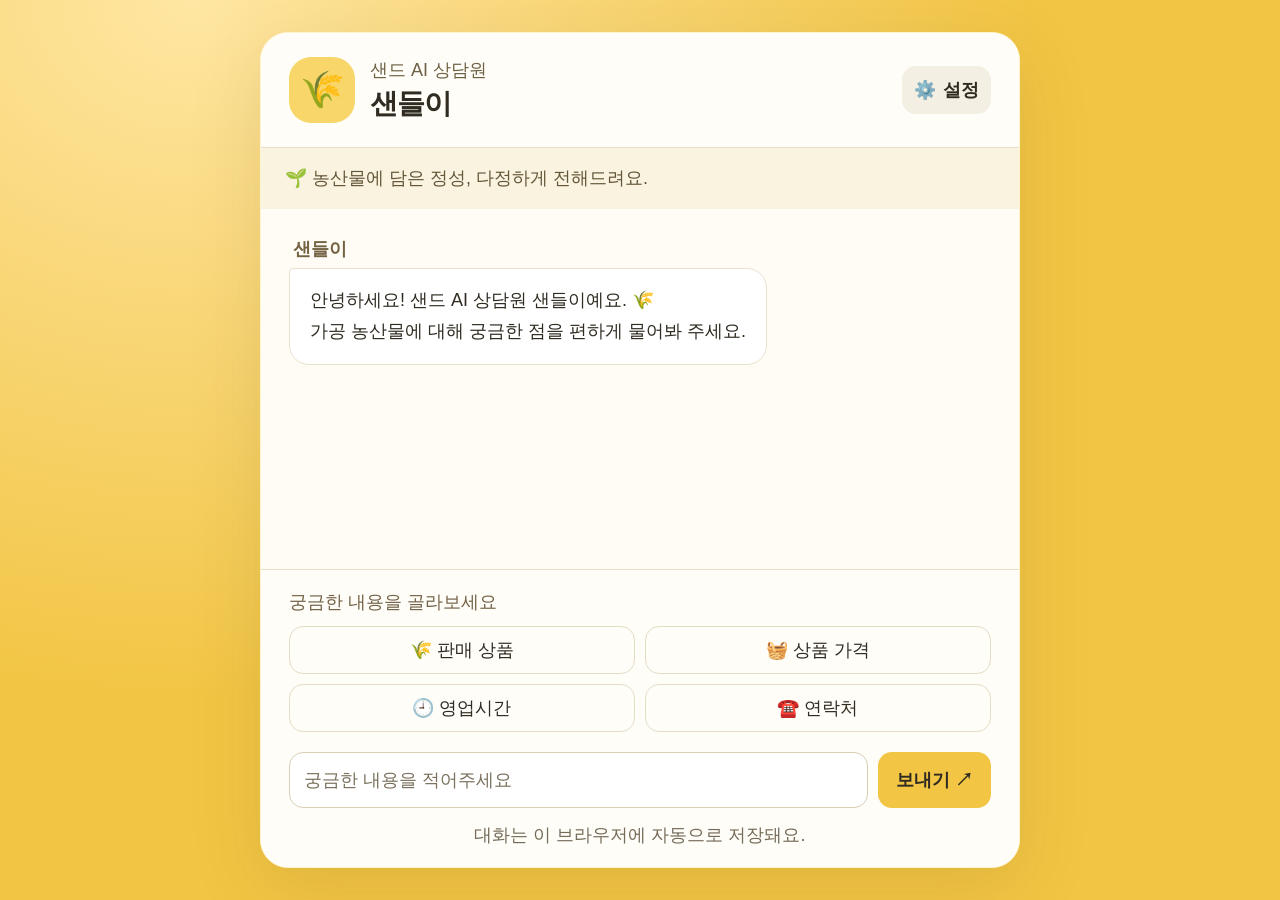
==== bot/index.html @ 124ab8fe "AI 상담원 첫 버전" ====
<!doctype html>
<html lang="ko">
<head>
  <meta charset="utf-8">
  <meta name="viewport" content="width=device-width, initial-scale=1">
  <meta name="theme-color" content="#f2c544">
  <title>샌드 AI 상담원 샌들이</title>
  <link rel="stylesheet" href="style.css">
  <script src="app.js" defer></script>
</head>
<body>
  <main class="chat-app" aria-label="샌드 고객 상담">
    <header class="header">
      <span class="avatar" aria-hidden="true">🌾</span>
      <div class="identity"><p class="eyebrow">샌드 AI 상담원</p><h1>샌들이</h1></div>
      <button id="settings-open" class="icon-button" type="button" aria-label="설정 열기">⚙️<span>설정</span></button>
    </header>
    <div class="intro"><span aria-hidden="true">🌱</span> 농산물에 담은 정성, 다정하게 전해드려요.</div>
    <section id="messages" class="messages" role="log" aria-label="대화 내용" aria-live="polite" aria-relevant="additions"></section>
    <div id="typing" class="typing" role="status" hidden>샌들이가 입력 중…</div>
    <div class="bottom">
      <p class="quick-label">궁금한 내용을 골라보세요</p>
      <div class="quick-questions" aria-label="빠른 질문">
        <button type="button" data-question="어떤 상품을 판매하나요?">🌾 판매 상품</button>
        <button type="button" data-question="상품 가격이 궁금해요.">🧺 상품 가격</button>
        <button type="button" data-question="영업시간이 어떻게 되나요?">🕘 영업시간</button>
        <button type="button" data-question="연락처를 알려주세요.">☎️ 연락처</button>
      </div>
      <form id="chat-form" class="composer">
        <label class="visually-hidden" for="message-input">상담 메시지</label>
        <input id="message-input" type="text" placeholder="궁금한 내용을 적어주세요" autocomplete="off" maxlength="4000" enterkeyhint="send">
        <button id="send-button" class="primary" type="submit">보내기 <span aria-hidden="true">↗</span></button>
      </form>
      <p id="storage-notice" class="footnote">대화는 이 브라우저에 자동으로 저장돼요.</p>
    </div>
  </main>
  <dialog id="settings-dialog" aria-labelledby="settings-title">
    <form id="settings-form">
      <div class="dialog-heading"><h2 id="settings-title">상담 연결 설정</h2><button id="settings-close" type="button" class="icon-button" aria-label="설정 닫기">✕</button></div>
      <p>팀 코드를 입력하면 샌들이와 대화할 수 있어요.</p>
      <label for="team-input">팀 코드</label>
      <input id="team-input" type="password" placeholder="팀 코드를 입력해주세요" autocomplete="off" spellcheck="false" required>
      <p class="help">팀 코드는 이 브라우저에만 저장돼요. 공용 컴퓨터에서는 사용 후 지워주세요.</p>
      <p id="connection-status" role="status" aria-live="polite">팀 코드를 연결해주세요.</p>
      <button id="team-save" type="submit" class="primary full">확인하고 저장</button>
      <button id="team-remove" type="button" class="secondary full">저장한 팀 코드 지우기</button>
    </form>
  </dialog>
</body>
</html>
---- bot/style.css ----
/* 큰 글씨와 넉넉한 버튼으로 편하게 읽고 누를 수 있어요. */
:root { color-scheme: light; font-family: "맑은 고딕", "Apple SD Gothic Neo", sans-serif; font-size: 18px; color: #302c22; background: #f2c544; }
* { box-sizing: border-box; }
body { margin: 0; min-height: 100vh; min-height: 100dvh; padding: 32px 18px; display: grid; place-items: center; background: radial-gradient(ellipse at 15% 0%, #ffe6a2 0%, transparent 55%), #f2c544; }
button, input { font: inherit; }
button { min-height: 48px; border: 0; border-radius: 14px; cursor: pointer; font-weight: 700; color: inherit; }
button:disabled { cursor: wait; opacity: .58; }
button:focus-visible, input:focus-visible { outline: 3px solid #80600b; outline-offset: 3px; }
button:hover:not(:disabled) { filter: brightness(.96); }
.chat-app { width: min(100%, 760px); height: min(860px, calc(100dvh - 64px)); min-height: 610px; display: flex; flex-direction: column; background: #fffcf5; border: 1px solid #fff5cd; border-radius: 28px; box-shadow: 0 20px 70px #73571d26; overflow: hidden; }
.header { display: flex; align-items: center; gap: 15px; padding: 24px 28px; border-bottom: 1px solid #e9dfc9; background: #fffdf8; }
.avatar { width: 66px; height: 66px; flex-shrink: 0; border-radius: 22px; background: #f8d66a; display: grid; place-items: center; font-size: 36px; }
.identity { flex: 1; min-width: 0; }
.eyebrow { margin: 0 0 3px; font-size: 18px; color: #6e6144; }
h1 { margin: 0; font-size: 28px; letter-spacing: -1px; }
.icon-button { background: #f4efe3; padding: 8px 12px; display: flex; align-items: center; justify-content: center; gap: 7px; }
.intro { padding: 16px 24px; background: #f9f3df; color: #645639; font-size: 18px; line-height: 1.6; }
.messages { flex: 1; min-height: 120px; overflow-y: auto; padding: 28px; display: flex; flex-direction: column; gap: 20px; overscroll-behavior: contain; }
.message { max-width: 87%; align-self: flex-start; }
.message-name { margin: 0 0 7px 4px; font-size: 18px; font-weight: 700; color: #746343; }
.bubble { padding: 16px 20px; border: 1px solid #e9e0ce; border-radius: 4px 20px 20px; background: white; line-height: 1.75; white-space: pre-wrap; overflow-wrap: anywhere; }
.message.user { align-self: flex-end; }
.user .bubble { background: #f2c544; border-color: #f2c544; border-radius: 20px 4px 20px 20px; }
.message.error .bubble { background: #fff0ee; border-color: #e9b7b1; color: #a42121; }
.typing { padding: 6px 28px 14px; color: #716146; font-size: 18px; }
.bottom { padding: 20px 28px 18px; border-top: 1px solid #e9dfc9; background: #fffdf8; }
.quick-label { margin: 0 0 12px; color: #736347; font-size: 18px; }
.quick-questions { display: grid; grid-template-columns: repeat(2, minmax(0, 1fr)); gap: 10px; margin-bottom: 20px; }
.quick-questions button { border: 1px solid #e5dcc6; background: #fffdf8; padding: 10px 8px; font-weight: 400; }
.composer { display: flex; gap: 10px; }
input { min-width: 0; width: 100%; min-height: 56px; padding: 12px 14px; border: 1px solid #d9cdb3; border-radius: 14px; background: white; color: #302c22; }
input::placeholder { color: #7b715e; opacity: 1; }
.composer input { flex: 1; }
.primary { padding: 12px 18px; background: #f2c544; white-space: nowrap; }
.footnote { margin: 14px 0 0; color: #756b58; font-size: 18px; line-height: 1.5; text-align: center; }
.footnote.warning { color: #a42121; }
dialog { max-width: min(500px, calc(100vw - 28px)); width: 500px; max-height: calc(100dvh - 40px); overflow-y: auto; border: 1px solid #e9dfc9; border-radius: 24px; padding: 28px; color: #302c22; background: #fffcf5; }
dialog::backdrop { background: #30281380; }
.dialog-heading { display: flex; align-items: center; justify-content: space-between; gap: 10px; }
h2 { font-size: 24px; margin: 0; }
dialog p { line-height: 1.65; }
dialog label { display: block; margin: 24px 0 10px; font-weight: 700; }
.help { color: #756b58; font-size: 18px; }
#connection-status { overflow-wrap: anywhere; }
#connection-status.error { color: #a42121; }
#connection-status.success { color: #35642f; }
.full { width: 100%; margin-top: 10px; }
.secondary { background: #eee7d9; padding: 12px; }
.visually-hidden { position: absolute; width: 1px; height: 1px; padding: 0; margin: -1px; overflow: hidden; clip-path: inset(50%); white-space: nowrap; }
[hidden] { display: none !important; }
@media (max-width: 540px) {
  body { padding: 0; display: block; }
  .chat-app { width: 100%; height: 100dvh; min-height: 580px; border: 0; border-radius: 0; }
  .header { padding: 18px 16px; gap: 12px; }
  .avatar { width: 56px; height: 56px; border-radius: 18px; font-size: 30px; }
  .intro { padding: 12px 16px; }
  .messages { padding: 22px 16px; }
  .message { max-width: 93%; }
  .bubble { padding: 13px 16px; }
  .bottom { padding: 16px 14px; }
  .composer { gap: 8px; }
  .composer input { padding: 12px 10px; }
  .primary { padding: 12px 13px; }
  .composer button span { display: none; }
  dialog { padding: 22px; }
}
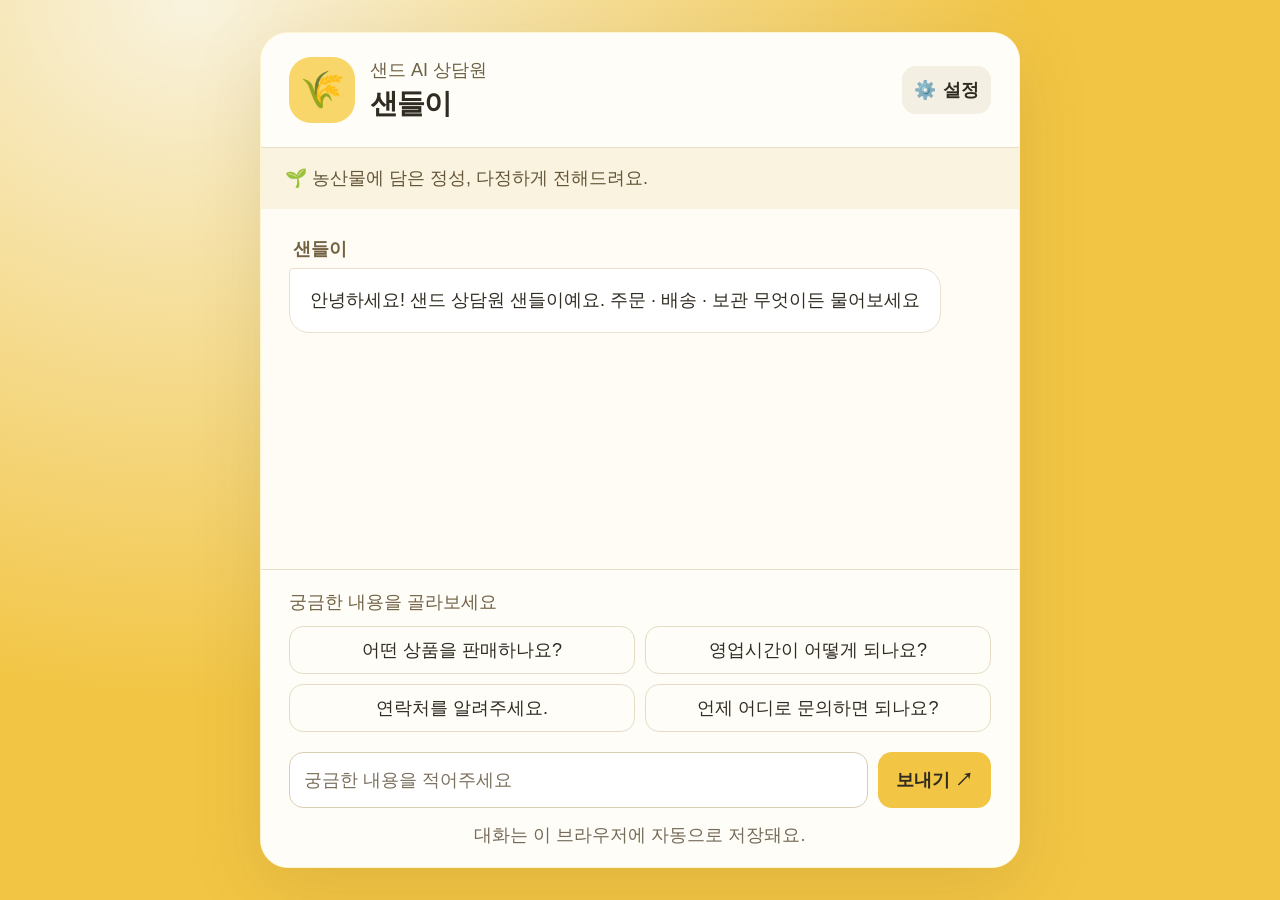
==== commit 6cbf666c: "상담원 얼굴과 첫인상" ====
--- a/bot/index.html
+++ b/bot/index.html
@@ -11,20 +11,20 @@
 <body>
   <main class="chat-app" aria-label="샌드 고객 상담">
     <header class="header">
-      <span class="avatar" aria-hidden="true">🌾</span>
+      <span id="profile-avatar" class="avatar" aria-hidden="true">🌾</span>
       <div class="identity"><p class="eyebrow">샌드 AI 상담원</p><h1>샌들이</h1></div>
       <button id="settings-open" class="icon-button" type="button" aria-label="설정 열기">⚙️<span>설정</span></button>
     </header>
     <div class="intro"><span aria-hidden="true">🌱</span> 농산물에 담은 정성, 다정하게 전해드려요.</div>
     <section id="messages" class="messages" role="log" aria-label="대화 내용" aria-live="polite" aria-relevant="additions"></section>
-    <div id="typing" class="typing" role="status" hidden>샌들이가 입력 중…</div>
+    <div id="typing" class="typing" role="status" aria-label="입력 중…" hidden><span aria-hidden="true">입력 중<span class="typing-dots"><span class="typing-dot">.</span><span class="typing-dot">.</span><span class="typing-dot">.</span></span></span></div>
     <div class="bottom">
       <p class="quick-label">궁금한 내용을 골라보세요</p>
       <div class="quick-questions" aria-label="빠른 질문">
-        <button type="button" data-question="어떤 상품을 판매하나요?">🌾 판매 상품</button>
-        <button type="button" data-question="상품 가격이 궁금해요.">🧺 상품 가격</button>
-        <button type="button" data-question="영업시간이 어떻게 되나요?">🕘 영업시간</button>
-        <button type="button" data-question="연락처를 알려주세요.">☎️ 연락처</button>
+        <button type="button" data-question="어떤 상품을 판매하나요?">어떤 상품을 판매하나요?</button>
+        <button type="button" data-question="영업시간이 어떻게 되나요?">영업시간이 어떻게 되나요?</button>
+        <button type="button" data-question="연락처를 알려주세요.">연락처를 알려주세요.</button>
+        <button type="button" data-question="언제 어디로 문의하면 되나요?">언제 어디로 문의하면 되나요?</button>
       </div>
       <form id="chat-form" class="composer">
         <label class="visually-hidden" for="message-input">상담 메시지</label>
@@ -45,6 +45,14 @@
       <button id="team-save" type="submit" class="primary full">확인하고 저장</button>
       <button id="team-remove" type="button" class="secondary full">저장한 팀 코드 지우기</button>
     </form>
+    <section class="face-settings" aria-labelledby="face-title">
+      <h2 id="face-title">샌들이 얼굴 만들기</h2>
+      <label for="character-prompt">캐릭터 설명</label>
+      <textarea id="character-prompt" rows="4" maxlength="2000">현미누룽지 사이에 부드러운 노란 유자크림이 들어가 있음, 깔끔한 아이콘, 흰 배경, 글자 없음</textarea>
+      <p class="help">오리지널 캐릭터로 만들어요. 실제 인물·유명 캐릭터·다른 회사 로고는 그리지 않아요.</p>
+      <button id="face-create" type="button" class="primary full">얼굴 만들기</button>
+      <p id="face-status" role="status" aria-live="polite"></p>
+    </section>
   </dialog>
 </body>
 </html>
--- a/bot/style.css
+++ b/bot/style.css
@@ -1,8 +1,8 @@
 /* 큰 글씨와 넉넉한 버튼으로 편하게 읽고 누를 수 있어요. */
-:root { color-scheme: light; font-family: "맑은 고딕", "Apple SD Gothic Neo", sans-serif; font-size: 18px; color: #302c22; background: #f2c544; }
+:root { --character-color: #f2c544; --character-soft: #f9f3df; color-scheme: light; font-family: "맑은 고딕", "Apple SD Gothic Neo", sans-serif; font-size: 18px; color: #302c22; background: var(--character-color); }
 * { box-sizing: border-box; }
-body { margin: 0; min-height: 100vh; min-height: 100dvh; padding: 32px 18px; display: grid; place-items: center; background: radial-gradient(ellipse at 15% 0%, #ffe6a2 0%, transparent 55%), #f2c544; }
-button, input { font: inherit; }
+body { margin: 0; min-height: 100vh; min-height: 100dvh; padding: 32px 18px; display: grid; place-items: center; background: radial-gradient(ellipse at 15% 0%, var(--character-soft) 0%, transparent 55%), var(--character-color); }
+button, input, textarea { font: inherit; }
 button { min-height: 48px; border: 0; border-radius: 14px; cursor: pointer; font-weight: 700; color: inherit; }
 button:disabled { cursor: wait; opacity: .58; }
 button:focus-visible, input:focus-visible { outline: 3px solid #80600b; outline-offset: 3px; }
@@ -14,24 +14,32 @@
 .eyebrow { margin: 0 0 3px; font-size: 18px; color: #6e6144; }
 h1 { margin: 0; font-size: 28px; letter-spacing: -1px; }
 .icon-button { background: #f4efe3; padding: 8px 12px; display: flex; align-items: center; justify-content: center; gap: 7px; }
-.intro { padding: 16px 24px; background: #f9f3df; color: #645639; font-size: 18px; line-height: 1.6; }
+.intro { padding: 16px 24px; background: var(--character-soft); color: #645639; font-size: 18px; line-height: 1.6; }
 .messages { flex: 1; min-height: 120px; overflow-y: auto; padding: 28px; display: flex; flex-direction: column; gap: 20px; overscroll-behavior: contain; }
 .message { max-width: 87%; align-self: flex-start; }
 .message-name { margin: 0 0 7px 4px; font-size: 18px; font-weight: 700; color: #746343; }
 .bubble { padding: 16px 20px; border: 1px solid #e9e0ce; border-radius: 4px 20px 20px; background: white; line-height: 1.75; white-space: pre-wrap; overflow-wrap: anywhere; }
 .message.user { align-self: flex-end; }
-.user .bubble { background: #f2c544; border-color: #f2c544; border-radius: 20px 4px 20px 20px; }
+.user .bubble { background: var(--character-color); border-color: var(--character-color); border-radius: 20px 4px 20px 20px; }
 .message.error .bubble { background: #fff0ee; border-color: #e9b7b1; color: #a42121; }
 .typing { padding: 6px 28px 14px; color: #716146; font-size: 18px; }
+/* 답을 기다릴 때만 점 세 개가 차례로 살짝 움직여요. */
+.typing-dots { display: inline-flex; gap: 3px; margin-left: 3px; }
+.typing-dot { display: inline-block; font-weight: 700; }
+.typing:not([hidden]) .typing-dot { animation: typing-bounce 1.2s ease-in-out infinite; }
+.typing:not([hidden]) .typing-dot:nth-child(2) { animation-delay: .2s; }
+.typing:not([hidden]) .typing-dot:nth-child(3) { animation-delay: .4s; }
+@keyframes typing-bounce { 0%, 60%, 100% { transform: translateY(0); opacity: .5; } 30% { transform: translateY(-4px); opacity: 1; } }
+@media (prefers-reduced-motion: reduce) { .typing:not([hidden]) .typing-dot { animation: none; opacity: 1; } }
 .bottom { padding: 20px 28px 18px; border-top: 1px solid #e9dfc9; background: #fffdf8; }
 .quick-label { margin: 0 0 12px; color: #736347; font-size: 18px; }
 .quick-questions { display: grid; grid-template-columns: repeat(2, minmax(0, 1fr)); gap: 10px; margin-bottom: 20px; }
 .quick-questions button { border: 1px solid #e5dcc6; background: #fffdf8; padding: 10px 8px; font-weight: 400; }
 .composer { display: flex; gap: 10px; }
-input { min-width: 0; width: 100%; min-height: 56px; padding: 12px 14px; border: 1px solid #d9cdb3; border-radius: 14px; background: white; color: #302c22; }
+input, textarea { min-width: 0; width: 100%; min-height: 56px; padding: 12px 14px; border: 1px solid #d9cdb3; border-radius: 14px; background: white; color: #302c22; }
 input::placeholder { color: #7b715e; opacity: 1; }
 .composer input { flex: 1; }
-.primary { padding: 12px 18px; background: #f2c544; white-space: nowrap; }
+.primary { padding: 12px 18px; background: var(--character-color); white-space: nowrap; }
 .footnote { margin: 14px 0 0; color: #756b58; font-size: 18px; line-height: 1.5; text-align: center; }
 .footnote.warning { color: #a42121; }
 dialog { max-width: min(500px, calc(100vw - 28px)); width: 500px; max-height: calc(100dvh - 40px); overflow-y: auto; border: 1px solid #e9dfc9; border-radius: 24px; padding: 28px; color: #302c22; background: #fffcf5; }
@@ -44,6 +52,21 @@
 #connection-status { overflow-wrap: anywhere; }
 #connection-status.error { color: #a42121; }
 #connection-status.success { color: #35642f; }
+/* 만든 얼굴은 동그란 사진으로 보여주고, 그림이 없으면 원래 이모지를 남겨요. */
+.avatar.has-portrait { border-radius: 50%; overflow: hidden; background: white; }
+.avatar img { width: 100%; height: 100%; object-fit: cover; display: block; }
+.message.greeting { max-width: 100%; display: flex; align-items: flex-start; gap: 14px; }
+.greeting-content { min-width: 0; flex: 1; }
+.greeting-portrait { width: 104px; height: 104px; flex-shrink: 0; object-fit: contain; border-radius: 24px; background: white; }
+.face-settings { margin-top: 28px; padding-top: 26px; border-top: 1px solid #e9dfc9; }
+textarea { resize: vertical; line-height: 1.65; }
+#face-create { white-space: normal; }
+#face-status { overflow-wrap: anywhere; }
+#face-status.error { color: #a42121; }
+#face-status.success { color: #35642f; }
+.waiting .avatar.has-portrait img, .waiting .greeting-portrait { animation: gentle-sway 1.4s ease-in-out infinite; }
+@keyframes gentle-sway { 0%, 100% { transform: rotate(-3deg); } 50% { transform: rotate(3deg); } }
+@media (prefers-reduced-motion: reduce) { .waiting .avatar.has-portrait img, .waiting .greeting-portrait { animation: none; } }
 .full { width: 100%; margin-top: 10px; }
 .secondary { background: #eee7d9; padding: 12px; }
 .visually-hidden { position: absolute; width: 1px; height: 1px; padding: 0; margin: -1px; overflow: hidden; clip-path: inset(50%); white-space: nowrap; }
@@ -57,6 +80,8 @@
   .messages { padding: 22px 16px; }
   .message { max-width: 93%; }
   .bubble { padding: 13px 16px; }
+  .greeting-portrait { width: 76px; height: 76px; border-radius: 18px; }
+  .message.greeting { gap: 10px; }
   .bottom { padding: 16px 14px; }
   .composer { gap: 8px; }
   .composer input { padding: 12px 10px; }
